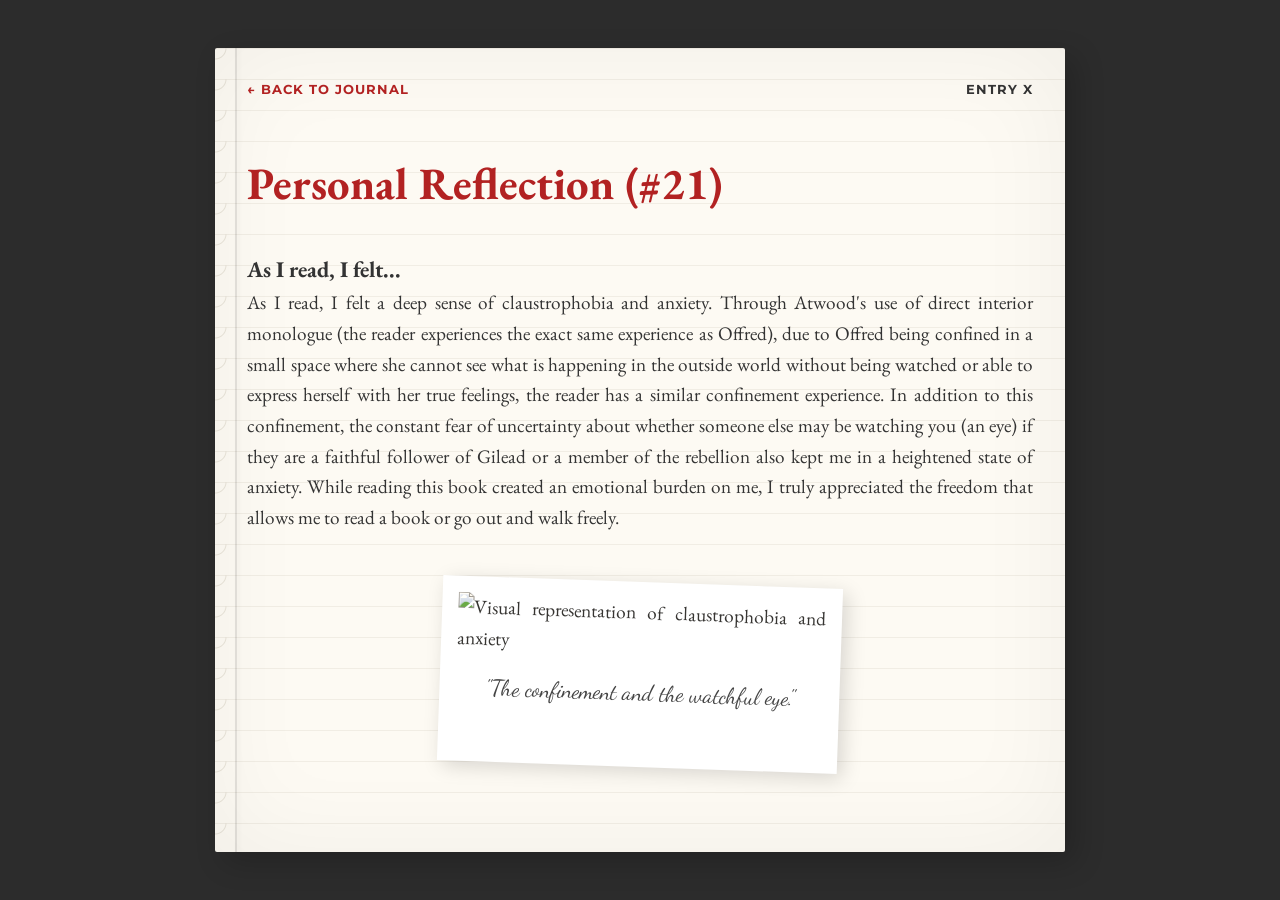
==== entry10.html @ 6342669d "Add files via upload" ====
<!DOCTYPE html>
<html lang="en">
<head>
    <meta charset="UTF-8">
    <meta name="viewport" content="width=device-width, initial-scale=1.0">
    <title>Entry 10: Personal Reflection | Reading Journal</title>
    <link rel="stylesheet" href="styles.css">
</head>
<body class="fade-in">
    <main class="journal-container">
        <header class="entry-header">
            <a href="index.html" class="back-btn">← Back to Journal</a>
            <span>Entry X</span>
        </header>
        
        <h2>Personal Reflection (#21)</h2>
        
        <div class="article-text">
            <h3>As I read, I felt...</h3>
            <p>
                As I read, I felt a deep sense of claustrophobia and anxiety. Through Atwood's use of direct interior monologue (the reader experiences the exact same experience as Offred), due to Offred being confined in a small space where she cannot see what is happening in the outside world without being watched or able to express herself with her true feelings, the reader has a similar confinement experience. In addition to this confinement, the constant fear of uncertainty about whether someone else may be watching you (an eye) if they are a faithful follower of Gilead or a member of the rebellion also kept me in a heightened state of anxiety. While reading this book created an emotional burden on me, I truly appreciated the freedom that allows me to read a book or go out and walk freely.
            </p>

            <div class="photo-collage">
                <figure class="photo-item">
                    <img src="assets/photos/entry10_1.png" alt="Visual representation of claustrophobia and anxiety">
                    <figcaption class="photo-caption">"The confinement and the watchful eye."</figcaption>
                </figure>
            </div>
        </div>

    </main>
    <script src="script.js"></script>
</body>
</html>
---- styles.css ----
@import url('https://fonts.googleapis.com/css2?family=Dancing+Script:wght@400;700&family=EB+Garamond:ital,wght@0,400;0,600;1,400&family=Montserrat:wght@300;400;700&display=swap');

:root {
    --desk-bg: #2c2c2c;
    --paper-bg: #fdfaf3;
    --ink-color: #333;
    --accent-red: #b22222;
    --shadow: rgba(0, 0, 0, 0.2);
}

* {
    box-sizing: border-box;
    margin: 0;
    padding: 0;
}

body {
    background: var(--desk-bg) url('https://www.transparenttextures.com/patterns/dark-wood.png');
    font-family: 'EB Garamond', serif;
    color: var(--ink-color);
    line-height: 1.6;
    padding: 3rem 1rem;
    min-height: 100vh;
    display: flex;
    justify-content: center;
}

.journal-container {
    background: var(--paper-bg);
    width: 95%;
    max-width: 850px;
    padding: 2rem;
    margin: 0 auto;
    box-shadow: 
        10px 10px 30px var(--shadow),
        inset 0 0 100px rgba(0,0,0,0.05);
    position: relative;
    border-radius: 2px;
    background-image: 
        radial-gradient(circle at 0% 0%, transparent 10px, #e9e4d9 11px, transparent 12px),
        repeating-linear-gradient(#f1ede4 0px, #f1ede4 1px, transparent 1px, transparent 31px);
    background-size: 100% 31px;
}

/* Paper texture overlay */
.journal-container::after {
    content: "";
    position: absolute;
    top: 0; left: 0; right: 0; bottom: 0;
    background: url('https://www.transparenttextures.com/patterns/paper.png');
    opacity: 0.5;
    pointer-events: none;
}

/* Binding / Ring holes */
.journal-container::before {
    content: "";
    position: absolute;
    left: 20px;
    top: 0;
    bottom: 0;
    width: 2px;
    background: rgba(0,0,0,0.1);
    box-shadow: 2px 0 5px rgba(0,0,0,0.05);
}

.masthead {
    text-align: center;
    margin-bottom: 4rem;
    position: relative;
    z-index: 2;
}

.masthead h1 {
    font-family: 'Montserrat', sans-serif;
    font-weight: 700;
    font-size: 3.5rem;
    text-transform: uppercase;
    letter-spacing: 5px;
    color: var(--accent-red);
    margin-bottom: 0.5rem;
}

.masthead p {
    font-family: 'Dancing Script', cursive;
    font-size: 1.8rem;
    color: #666;
}

/* Entry Links as Pinned Notes */
.toc-grid {
    display: grid;
    grid-template-columns: repeat(auto-fill, minmax(220px, 1fr));
    gap: 2.5rem;
    position: relative;
    z-index: 2;
}

.entry-link {
    background: #fff;
    padding: 2rem;
    text-decoration: none;
    color: inherit;
    box-shadow: 3px 3px 10px rgba(0,0,0,0.1);
    transform: rotate(-1deg);
    transition: transform 0.3s ease, box-shadow 0.3s ease;
    border: 1px solid #eee;
    position: relative;
}

.entry-link::before {
    content: "";
    position: absolute;
    top: -10px;
    left: 50%;
    transform: translateX(-50%);
    width: 60px;
    height: 20px;
    background: rgba(200, 200, 200, 0.4);
    box-shadow: 0 2px 4px rgba(0,0,0,0.1);
}

.entry-link:nth-child(even) { transform: rotate(1.5deg); }
.entry-link:nth-child(3n) { transform: rotate(-2deg); }

.entry-link:hover {
    transform: scale(1.05) rotate(0deg);
    box-shadow: 10px 10px 20px rgba(0,0,0,0.15);
    z-index: 10;
}

.entry-link .entry-num {
    font-family: 'Montserrat', sans-serif;
    font-weight: 700;
    font-size: 0.8rem;
    text-transform: uppercase;
    color: var(--accent-red);
    display: block;
    margin-bottom: 1rem;
}

.entry-link .entry-title {
    font-size: 1.5rem;
    font-weight: 600;
    line-height: 1.2;
}

/* Entry Pages */
.entry-header {
    display: flex;
    justify-content: space-between;
    align-items: center;
    margin-bottom: 3rem;
    font-family: 'Montserrat', sans-serif;
    text-transform: uppercase;
    font-size: 0.8rem;
    font-weight: 700;
    letter-spacing: 1px;
    position: relative;
    z-index: 2;
}

.back-btn {
    color: var(--accent-red);
    text-decoration: none;
}

h2 {
    font-size: 2.8rem;
    margin-bottom: 2rem;
    color: var(--accent-red);
    position: relative;
    z-index: 2;
}

.article-text {
    font-size: 1.2rem;
    text-align: justify;
    position: relative;
    z-index: 2;
}

/* Polaroid Photo Style */
.photo-collage {
    display: flex;
    flex-wrap: wrap;
    gap: 2rem;
    margin: 3rem 0;
    justify-content: center;
}

.photo-item {
    background: white;
    padding: 1rem 1rem 3.5rem 1rem;
    box-shadow: 5px 5px 20px rgba(0,0,0,0.15);
    transform: rotate(2deg);
    transition: transform 0.3s;
    max-width: 400px;
}

.photo-item:nth-child(even) { transform: rotate(-3deg); }

.photo-item img {
    width: 100%;
    display: block;
    filter: sepia(0.2);
}

.photo-caption {
    font-family: 'Dancing Script', cursive;
    font-size: 1.4rem;
    text-align: center;
    margin-top: 1rem;
    color: #444;
}

/* Table for Reading Schedule */
.table-wrapper {
    width: 100%;
    overflow-x: auto;
    margin: 2rem 0;
    -webkit-overflow-scrolling: touch;
}

.news-table {
    width: 100%;
    min-width: 600px; /* Ensures table doesn't get too squashed */
    border-collapse: collapse;
    background: rgba(255,255,255,0.5);
}

.news-table th, .news-table td {
    padding: 1rem;
    border: 1px solid #ddd;
    text-align: left;
    vertical-align: top;
}

.news-table th {
    background: #eee;
    font-family: 'Montserrat', sans-serif;
    font-size: 0.7rem;
    text-transform: uppercase;
}

.fade-in {
    animation: fadeIn 0.8s ease-out;
}

@keyframes fadeIn {
    from { opacity: 0; transform: translateY(20px); }
    to { opacity: 1; transform: translateY(0); }
}
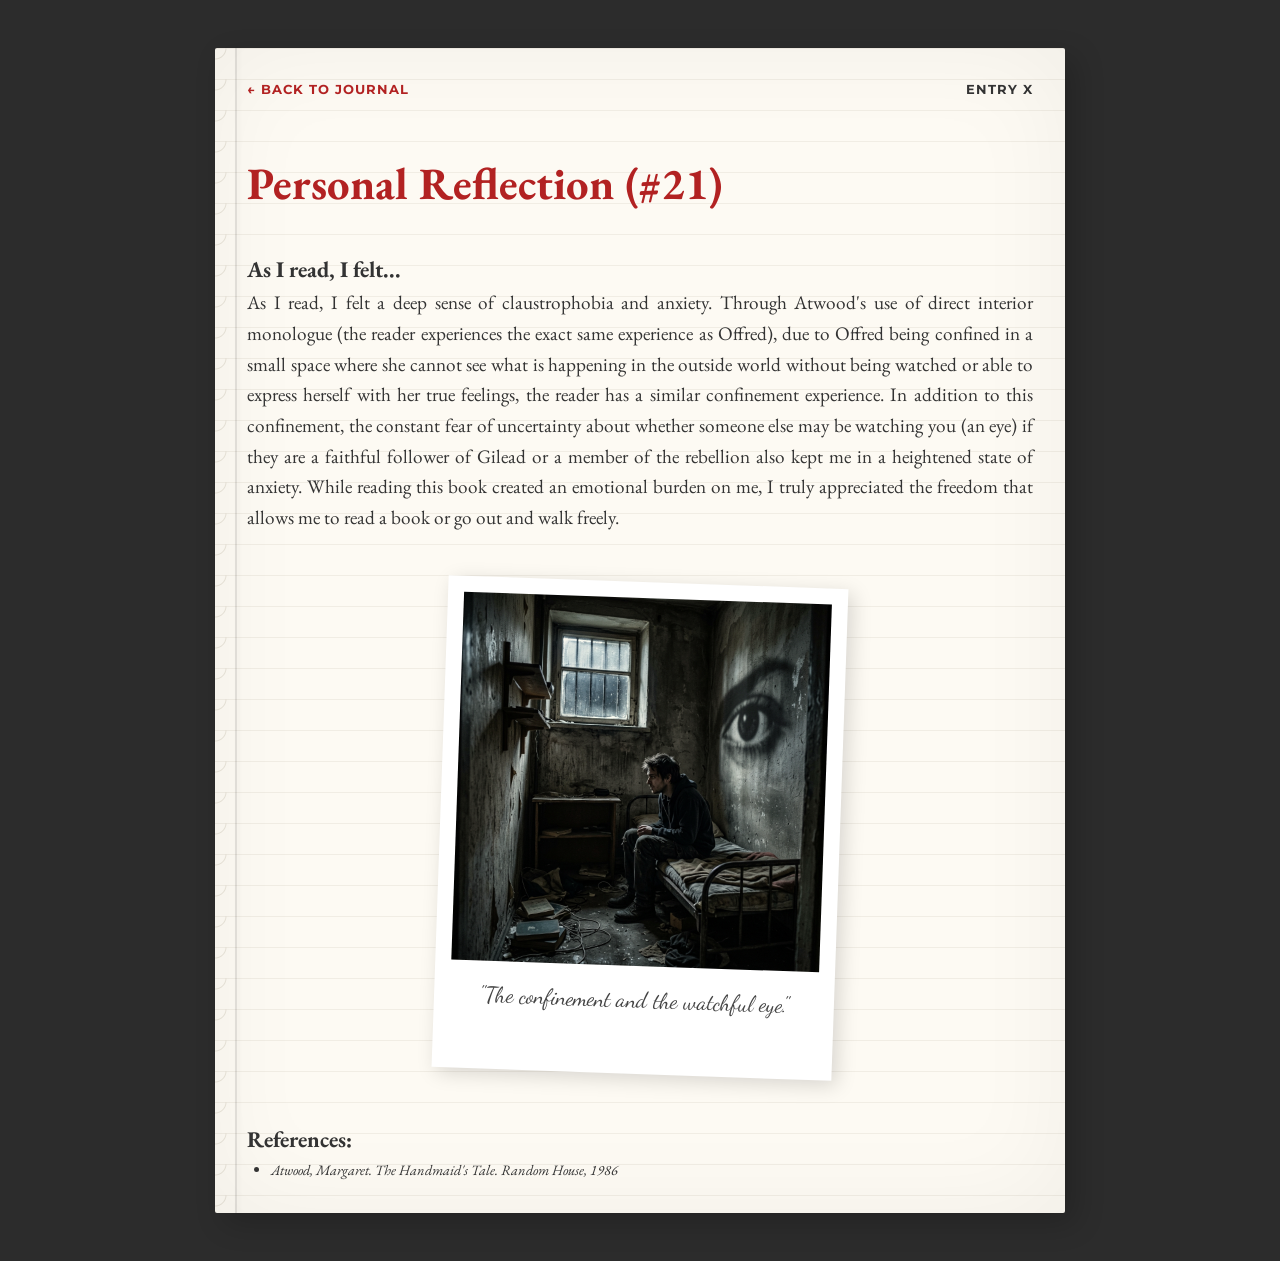
==== commit 0a034014: "Add files via upload" ====
--- a/entry10.html
+++ b/entry10.html
@@ -27,6 +27,11 @@
                     <figcaption class="photo-caption">"The confinement and the watchful eye."</figcaption>
                 </figure>
             </div>
+
+            <h3 style="margin-top: 3rem;">References:</h3>
+            <ul style="font-size: 0.9rem; font-style: italic; list-style-type: disc; padding-left: 1.5rem;">
+                <li>Atwood, Margaret. The Handmaid's Tale. Random House, 1986</li>
+            </ul>
         </div>
 
     </main>
